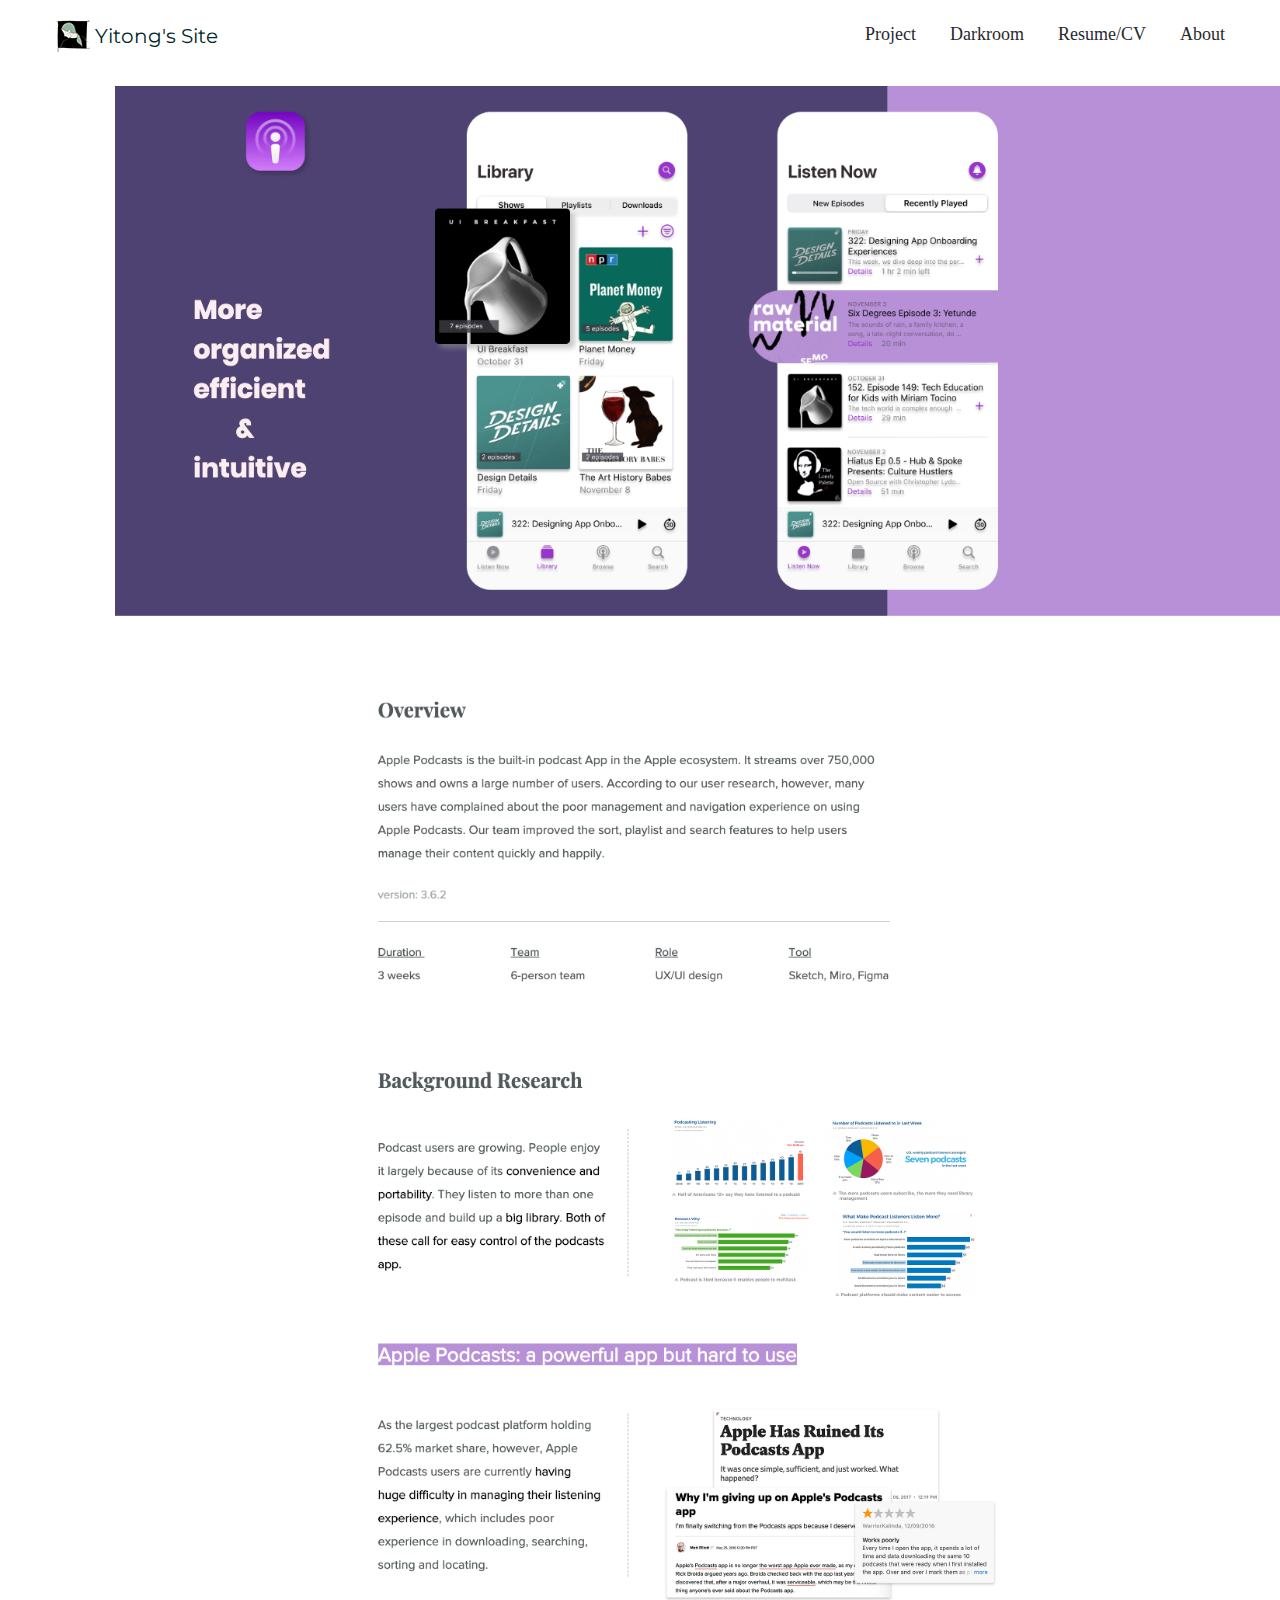
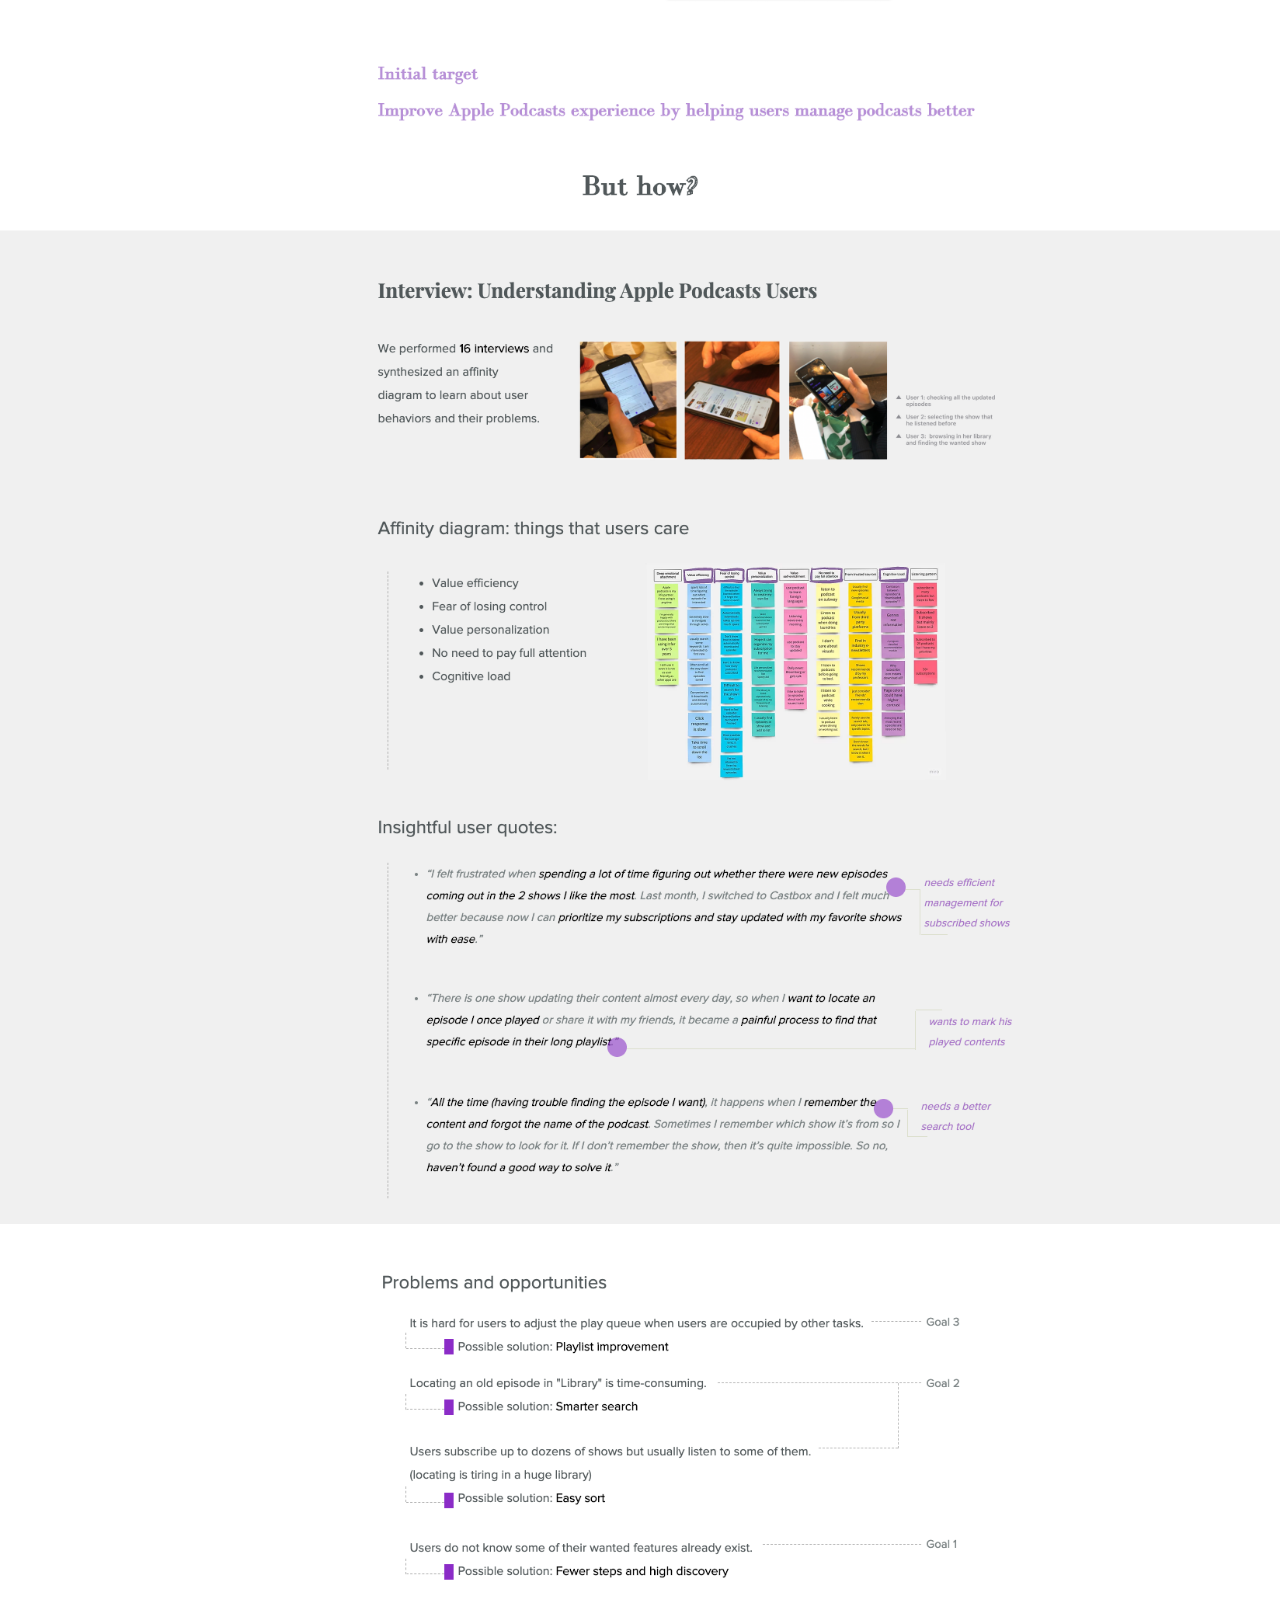
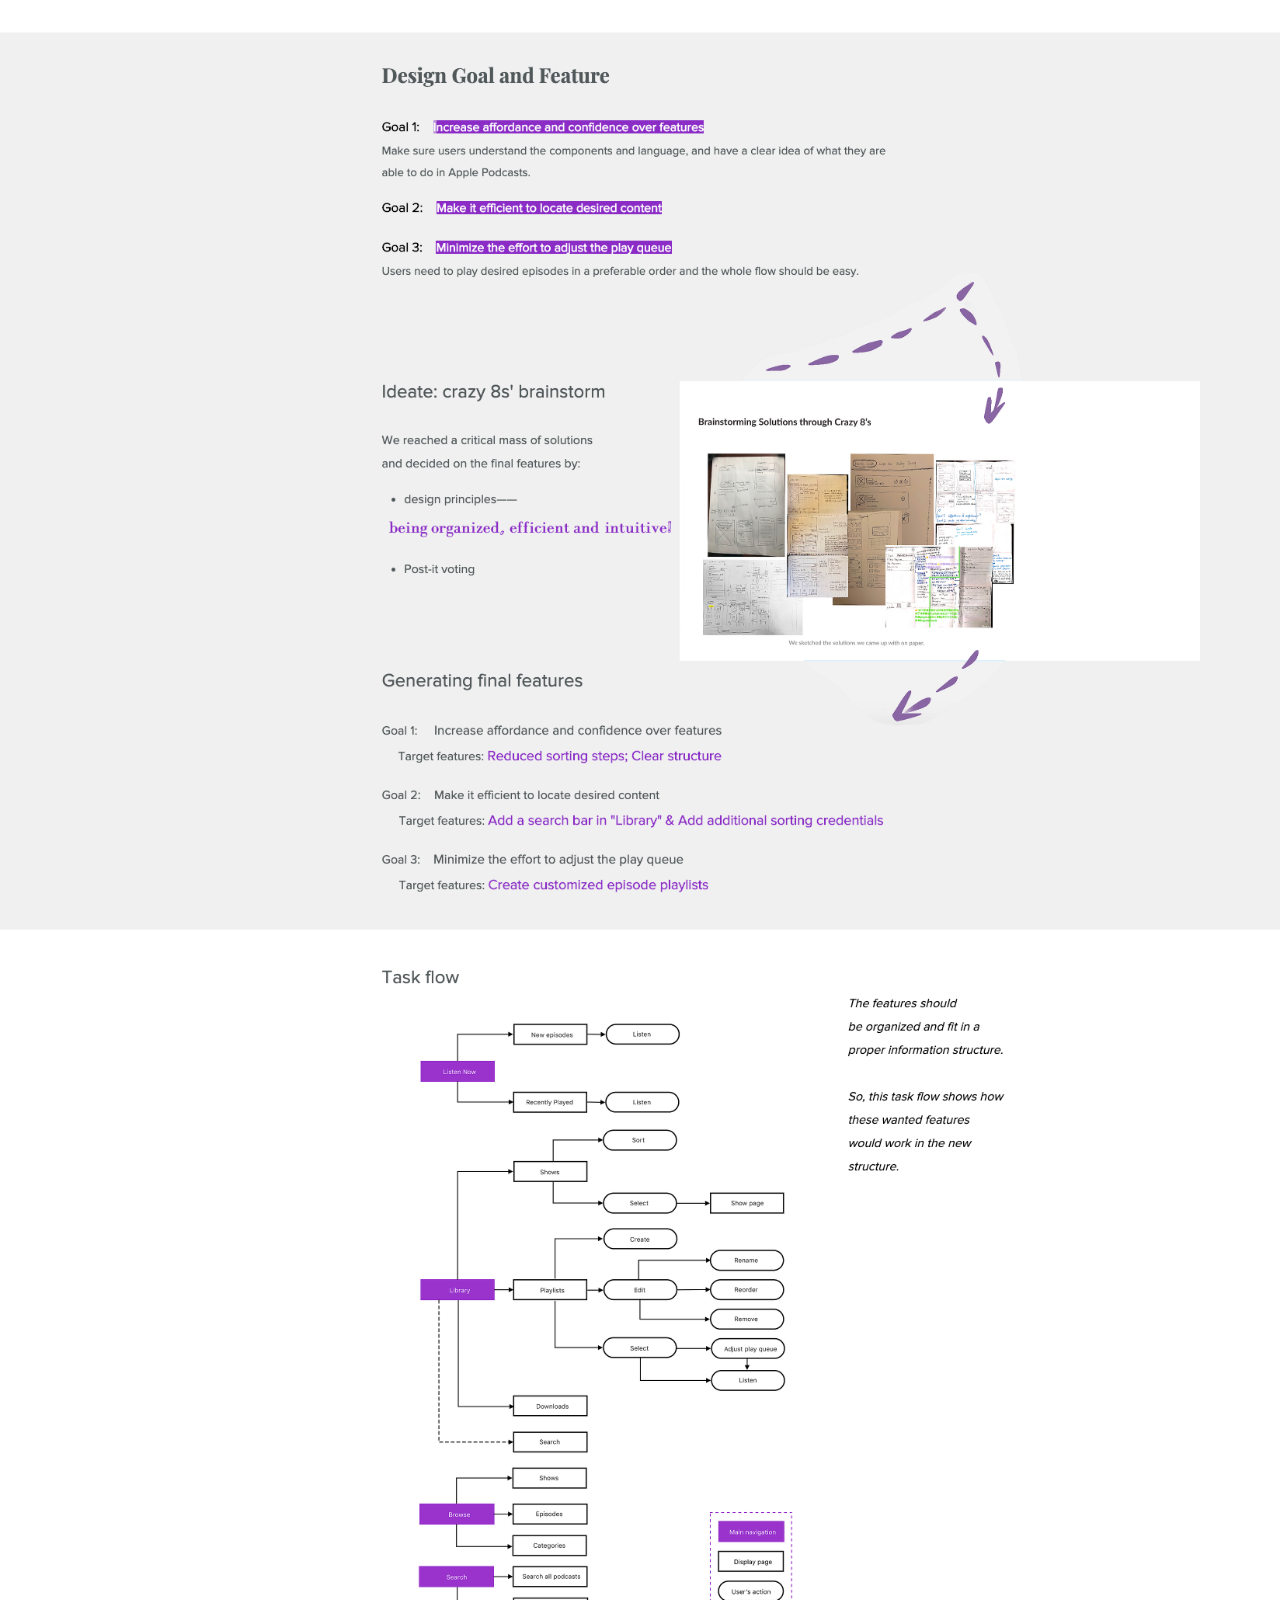
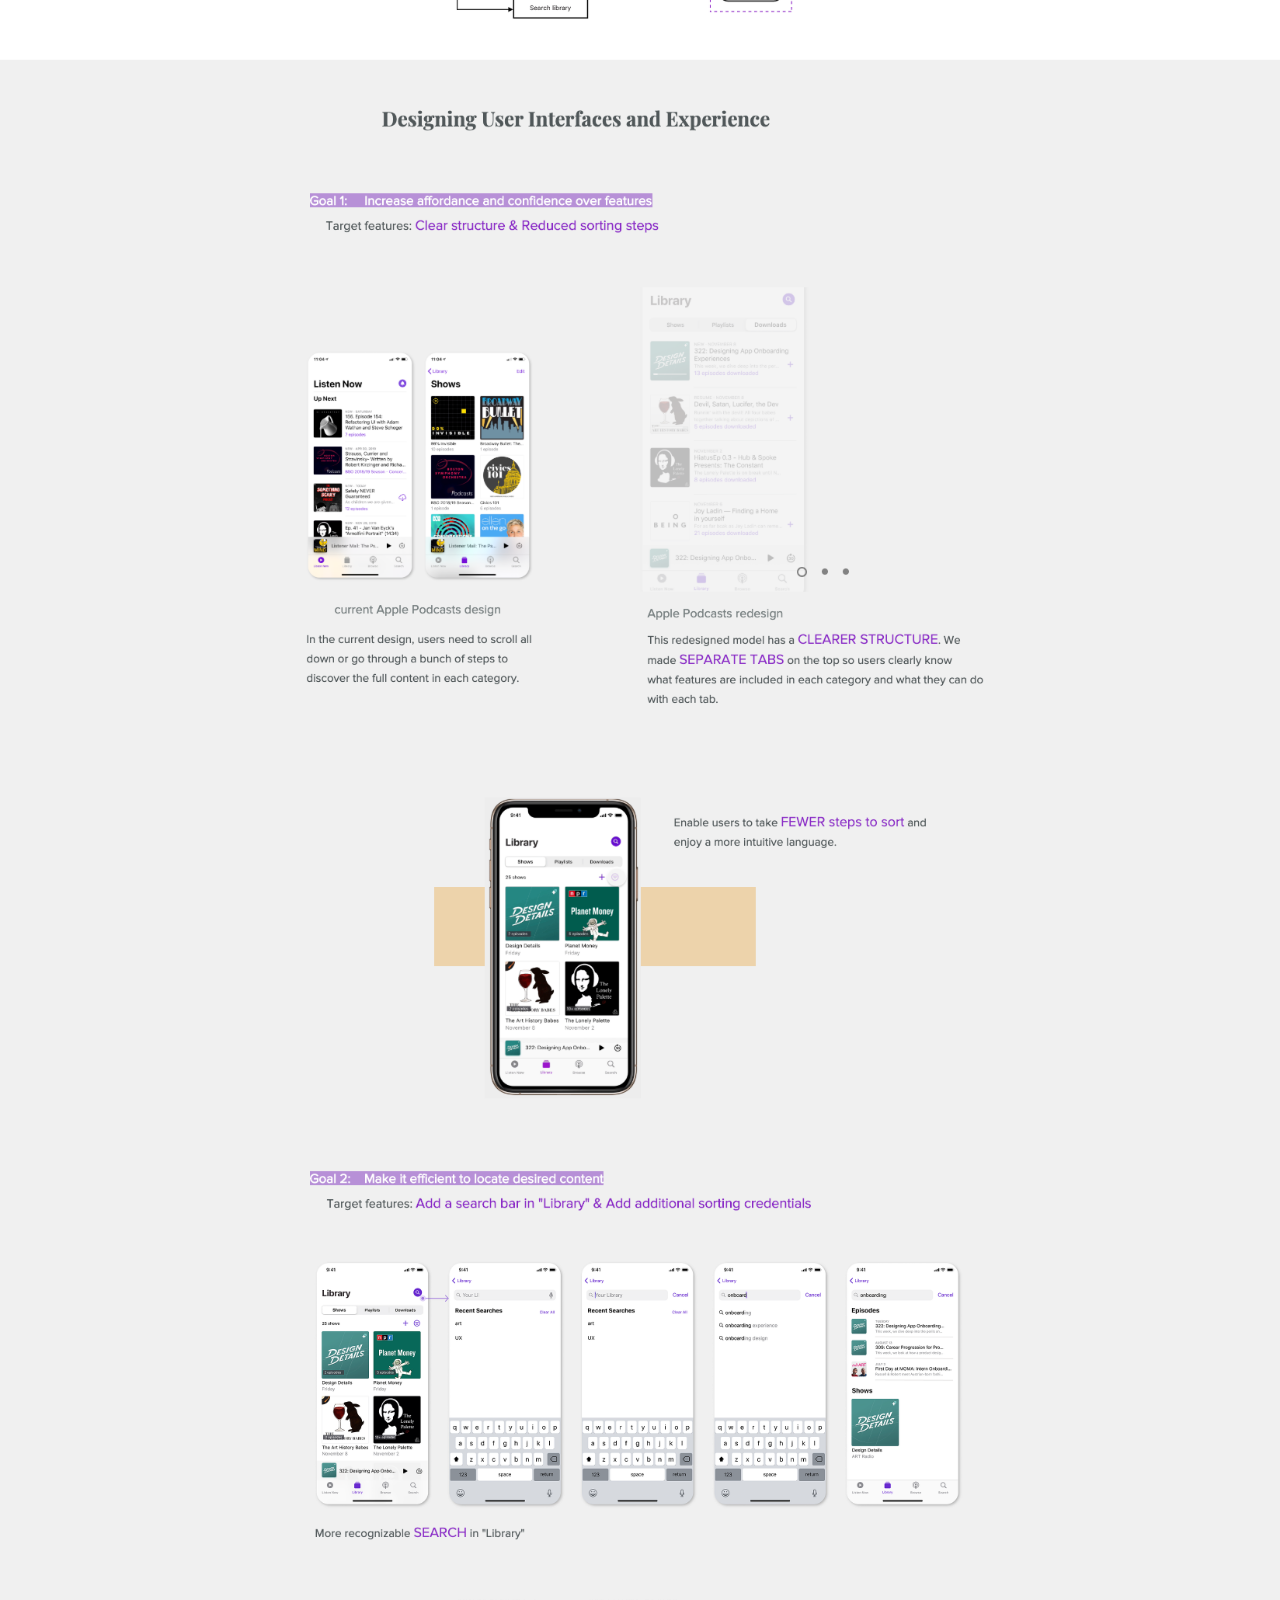
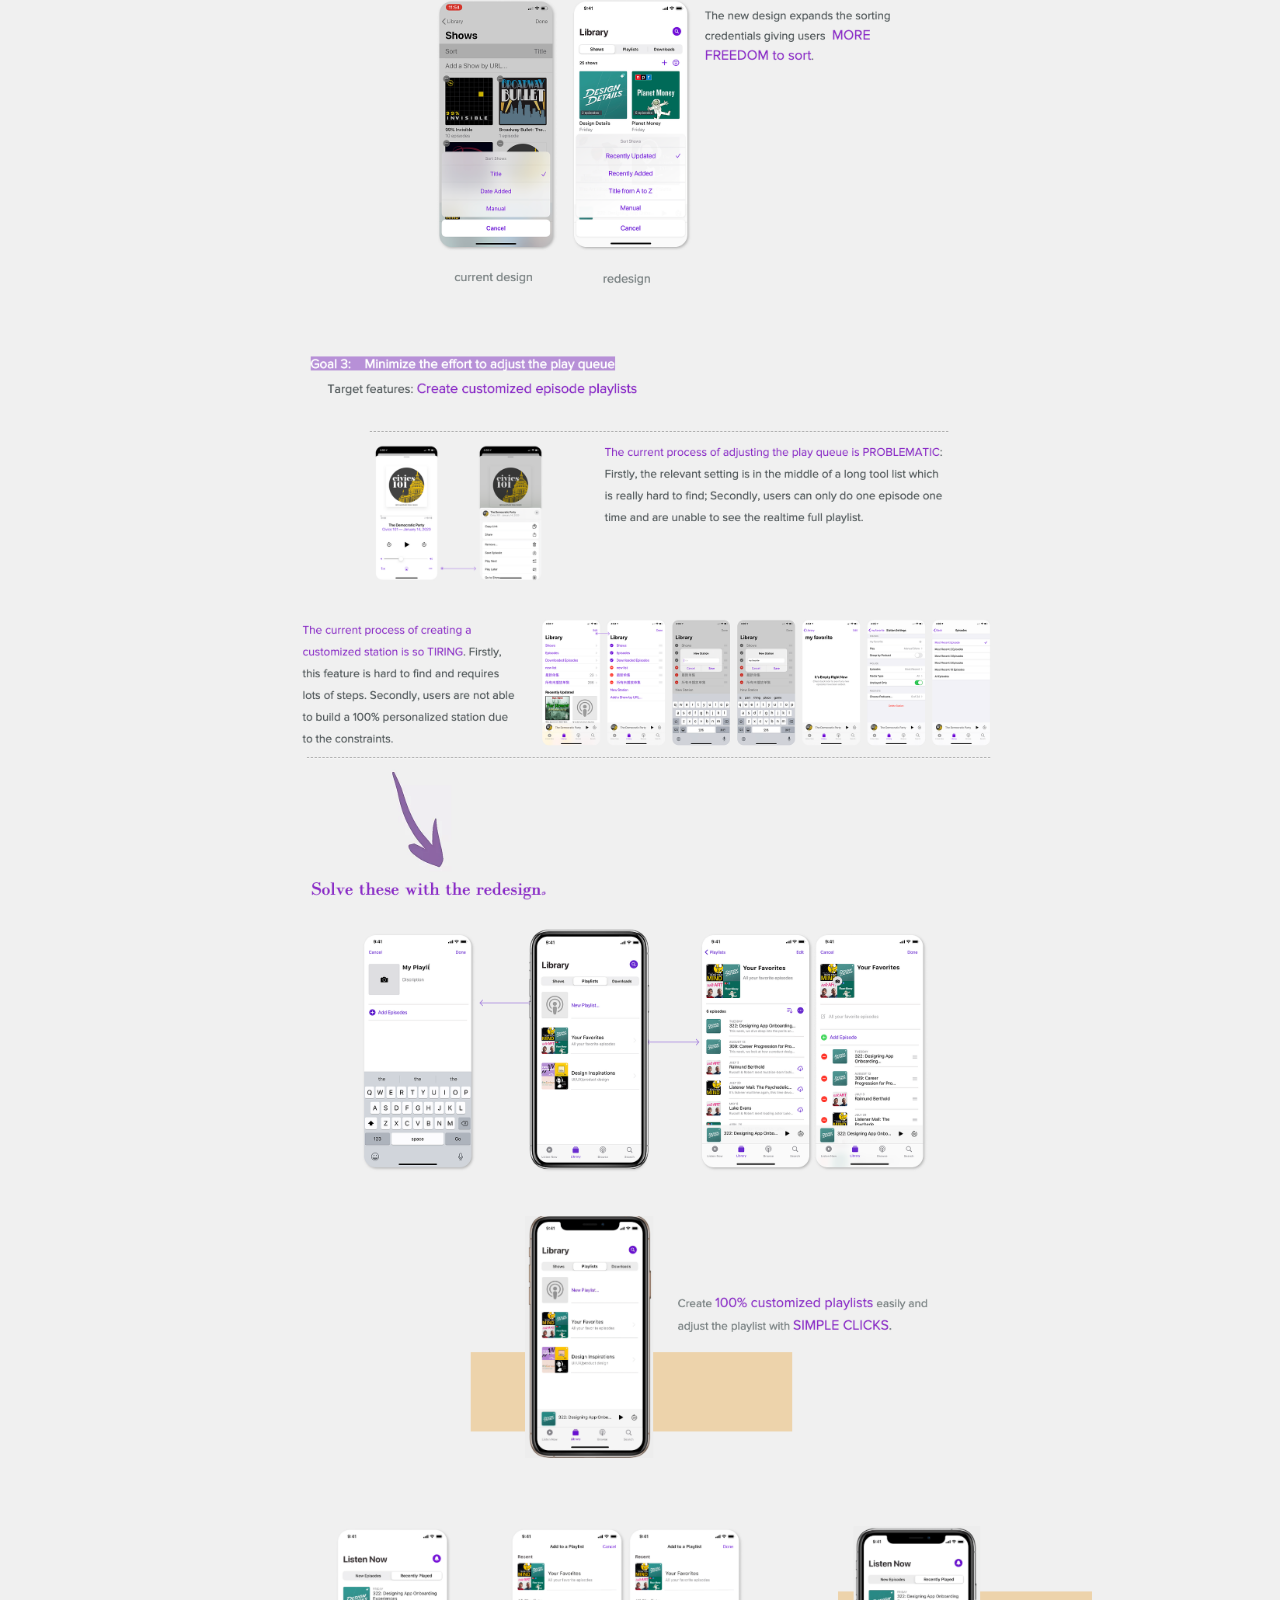
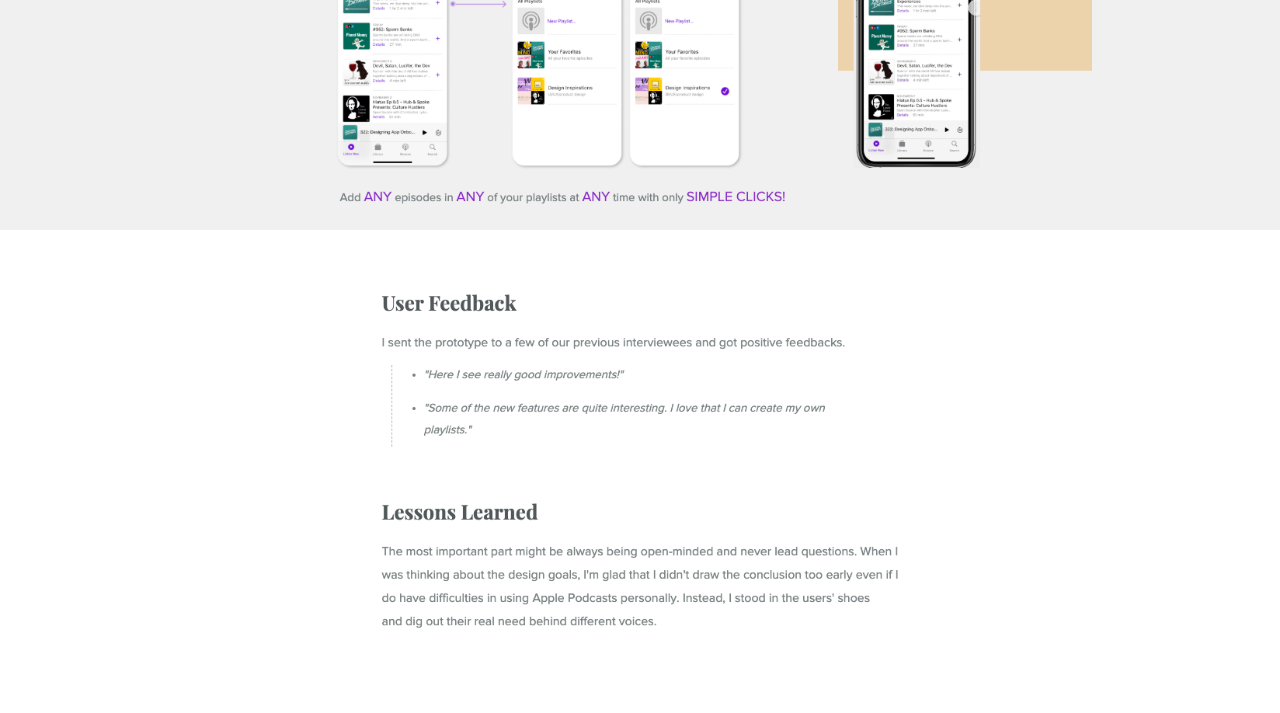
==== podcast.html @ b5d1ceb0 "new website" ====
﻿<!DOCTYPE html>
<html lang="en">
<head>
<meta charset="UTF-8">
<meta name="viewport" content="width=device-width, initial-scale=1">
<title>Yitong' Site</title>
<link rel="stylesheet" href="ionicons/2.0.1/css/ionicons.min.css">
<link rel="shortcut icon" type="images/x-icon" href="images/logo.png">
<link href="https://fonts.googleapis.com/css?family=Montserrat|Play" rel="stylesheet">
<link rel="stylesheet" href="css/app.css">
</head>
<body>
<!-- HEADER -->
<header>
	<nav class="main-nav">
		<div class="container">
			<div class="row">
				<div class="col-1-4">
					<h1 class="logo"><a href="index.html">       Yitong's Site</a>
						<img src="images/logo.png" alt="">
					</h1>
				</div>
				<div class="col-3-4">
					<ul id="menu" class="main-menu">
						<li><a href="index.html">Project</a></li>
						<li><a href="darkroom.html">Darkroom</a></li>
						<li><a href="resume.pdf">Resume/CV</a></li>
						<li><a href="about.html">About</a></li>
					</ul>
				</div>
			</div>
		</div>
	</nav>

	<!-- HERO IMG -->
	<div>
		<img src="images/podcast-full.png" >
		
	</div>
</header>

<!-- SCRIPTS -->
<script src="js/jquery.js"></script>
<script src="js/jquery.slicknav.js"></script>
<script src="js/app.js"></script>
</body>
</html>
---- css/app.css ----
/*@import url("https://fonts.google.com/specimen/Play");
@import url("https://fonts.google.com/specimen/Montserrat");
@import url("https://fonts.google.com/specimen/Play");
@import url("https://fonts.google.com/specimen/Montserrat");*/
@import url("https://fonts.google.com/specimen/Playfair+Display");
@import url("https://fonts.google.com/specimen/Roboto");

html, body, body div, span, object, iframe, h1, h2, h3, h4, h5, h6, p, blockquote, pre, abbr, address, cite, code, del, dfn, em, img, ins, kbd, q, samp, small, strong, sub, sup, var, b, i, dl, dt, dd, ol, ul, li, fieldset, form, label, legend, table, caption, tbody, tfoot, thead, tr, th, td, article, aside, figure, footer, header, menu, nav, section, time, mark, audio, video, details, summary {
  margin: 0;
  padding: 0;
  border: 0;
  font-size: 100%;
  font-weight: normal;
  vertical-align: baseline;
  background: transparent; }

article, aside, figure, footer, header, nav, section, details, summary {
  display: block; }

html {
  box-sizing: border-box; }

*,
*:before,
*:after {
  box-sizing: inherit; }

img,
object,
embed {
  max-width: 100%; }

/* force a vertical scrollbar to prevent a jumpy page */
html {
  overflow-y: scroll; }

/* we use a lot of ULs that aren't bulleted.
	you'll have to restore the bullets within content,
	which is fine because they're probably customized anyway */
ul {
  list-style: none; }

blockquote, q {
  quotes: none; }

blockquote:before,
blockquote:after,
q:before,
q:after {
  content: '';
  content: none; }

a {
  margin: 0;
  padding: 0;
  font-size: 100%;
  vertical-align: baseline;
  background: transparent; }

del {
  text-decoration: line-through; }

abbr[title], dfn[title] {
  border-bottom: 1px dotted #000;
  cursor: help; }

/* tables still need cellspacing="0" in the markup */
table {
  border-collapse: separate;
  border-spacing: 0; }

th {
  font-weight: bold;
  vertical-align: bottom; }

td {
  font-weight: normal;
  vertical-align: top; }

hr {
  display: block;
  height: 1px;
  border: 0;
  border-top: 1px solid #ccc;
  margin: 1em 0;
  padding: 0; }

input, select {
  vertical-align: middle; }

pre {
  white-space: pre;
  /* CSS2 */
  white-space: pre-wrap;
  /* CSS 2.1 */
  white-space: pre-line;
  /* CSS 3 (and 2.1 as well, actually) */
  word-wrap: break-word;
  /* IE */ }

input[type="radio"] {
  vertical-align: text-bottom; }

input[type="checkbox"] {
  vertical-align: bottom; }

.ie7 input[type="checkbox"] {
  vertical-align: baseline; }

.ie6 input {
  vertical-align: text-bottom; }

select, input, textarea {
  font: 99% sans-serif; }

table {
  font-size: inherit;
  font: 100%; }

small {
  font-size: 85%; }

strong {
  font-weight: bold; }

td, td img {
  vertical-align: top; }

/* Make sure sup and sub don't mess with your line-heights http://gist.github.com/413930 */
sub, sup {
  font-size: 75%;
  line-height: 0;
  position: relative; }

sup {
  top: -0.5em; }

sub {
  bottom: -0.25em; }

/* standardize any monospaced elements */
pre, code, kbd, samp {
  font-family: monospace, sans-serif; }

/* hand cursor on clickable elements */
.clickable,
label,
input[type=button],
input[type=submit],
input[type=file],
button {
  cursor: pointer; }

/* Webkit browsers add a 2px margin outside the chrome of form elements */
button, input, select, textarea {
  margin: 0; }

/* make buttons play nice in IE */
button,
input[type=button] {
  width: auto;
  overflow: visible; }

/* scale images in IE7 more attractively */
.ie7 img {
  -ms-interpolation-mode: bicubic; }

/* prevent BG image flicker upon hover
   (commented out as usage is rare, and the filter syntax messes with some pre-processors)
.ie6 html {filter: expression(document.execCommand("BackgroundImageCache", false, true));}
*/
/* let's clear some floats */
.clearfix:after {
  content: " ";
  display: block;
  clear: both; }

/* OVERALL */
*, *:after, *:before {
  -webkit-box-sizing: border-box;
  -moz-box-sizing: border-box;
  box-sizing: border-box; }

/* GRID */
.row {
  margin-right: -15px;
  margin-left: -15px; }

.row:after {
  content: "";
  display: table;
  clear: both; }

[class*='col-'] {
  float: left; }

.clearfix:after {
  content: "";
  display: table;
  clear: both; }

.container {
  max-width: 1200px;
  margin: 0 auto;
  padding-left: 15px;
  padding-right: 15px; }

.col-1 {
  width: 100%;
  padding-left: 15px;
  padding-right: 15px; }

.col-1-2 {
  width: 50%;
  padding-left: 15px;
  padding-right: 15px; }

.col-1-3 {
  width: 33.3333333333%;
  padding-left: 15px;
  padding-right: 15px; }

.col-2-3 {
  width: 66.6666666667%;
  padding-left: 15px;
  padding-right: 15px; }

.col-1-4 {
  width: 25%;
  padding-left: 15px;
  padding-right: 15px; }

.col-3-4 {
  width: 75%;
  padding-left: 15px;
  padding-right: 15px; }

.col-1-5 {
  width: 20%;
  padding-left: 15px;
  padding-right: 15px; }

.col-1-6 {
  width: 16.6666666667%;
  padding-left: 15px;
  padding-right: 15px; }

/* SPECIAL COL-1-3 & GROUP */
.col-1--3 {
  width: 33.3333333333%;
  padding-left: 5px;
  padding-right: 5px; }

.group {
  padding-left: 10px;
  padding-right: 10px; }

@media (max-width: 768px) {
  .col-1--3 {
    width: 100%; } }

/* MEDIA */
@media (max-width: 768px) {
  [class*='col-'] {
    width: 100%; } }

/* FONTS */
/* OVERALL */
a {
  text-decoration: none; }

body {
  font-family: "Playfair Display"; }

img {
  vertical-align: middle; }

/* NAVBAR */
.main-nav {
  background-color: #fff;
  padding: 24px 0; }
  @media (max-width: 850px) {
    .main-nav {
      padding: 0; } }
  .main-nav h1.logo {
    position: relative;
    padding-left: 40px;
    font-family: "Montserrat";
    font-size: 20px; }
    .main-nav h1.logo a {
      color: #002829; }
    .main-nav h1.logo img {
      position: absolute;
      left: 0;
      top: -4px; }
    @media (max-width: 850px) {
      .main-nav h1.logo {
        top: 14px;
        position: absolute; } }
  .main-nav .main-menu {
    text-align: right;
    font-family: "Roboto"; }
    .main-nav .main-menu li {
      display: inline-block;
      margin-left: 30px; }
      .main-nav .main-menu li:first-child {
        margin-left: 0; }
      .main-nav .main-menu li a {
        color: #28292e;
        font-size: 18px;
        }
        .main-nav .main-menu li a:hover {
          color: #ffcc80;
          transition: .3s; }
        .main-nav .main-menu li a.active {
          color: #ffcc80; }
    @media (max-width: 850px) {
      .main-nav .main-menu {
        display: none; } }

/* SECTION TITLE STYLE */
.section-title, .section-title .separate {
  font-family: "Play";
  font-size: 30px;
  font-weight: 700;
  color: #28292e;
  text-align: center;
  line-height: 42px;
  text-transform: uppercase; }

.section-title {
  margin-bottom: 12px; }

/* BODY TEXT STYLE */
.body-text {
  font-size: 13px;
  color: #616161;
  line-height: 20px; }

/* BUTTON */
.btn {
  width: 152px;
  max-width: 100%;
  height: 36px;
  background-color: transparent;
  border: 1px solid #ffcc80;
  border-radius: 3px;
  font-family: "Montserrat";
  color: #ffcc80;
  font-size: 12px;
  text-transform: uppercase;
  outline: none;
  padding: 10px 0; }
  .btn:hover {
    background-color: #ffcc80;
    color: #fff;
    transition: .5s; }

/* FOOTER */
footer {
  padding: 46px 0 30px;
  background-color: #28292e;
  text-align: center; }
  footer .title {
    font-size: 13px;
    text-transform: uppercase;
    color: #fff;
    margin-bottom: 10px; }
  footer img {
    margin-bottom: 8px; }
  footer .body-text {
    color: #fff; }
  footer .body-text.last {
    margin-bottom: 44px; }
  footer .social-media-footer {
    margin-bottom: 40px; }
    footer .social-media-footer a {
      font-size: 24px;
      color: #fff;
      margin-right: 36px; }
      footer .social-media-footer a:last-child {
        margin-right: 0; }
      footer .social-media-footer a:hover {
        color: #ffcc80; }
  footer .copyright {
    font-size: 11px;
    color: #93948f; }

/* FONTS */
/* HERO IMG */
.hero-img {
  max-height: 702px;
  overflow: hidden;
  position: relative; }
  .hero-img img.hero {
    margin-top: -8%; }
  .hero-img .text-wrap {
    position: absolute;
    top: 50%;
    left: 50%;
    transform: translate(-50%, -50%);
    text-align: center;
    width: 100%; }
    .hero-img .text-wrap p.title {
      font-size: 60px;
      color: #ffcc80; }
    .hero-img .text-wrap p.description {
      font-size: 42px;
      color: #fff;
      margin-bottom: 20px; }
    .hero-img .text-wrap .btn {
      width: 152px;
      max-width: 100%;
      height: 36px;
      background-color: transparent;
      border: 1px solid #ffcc80;
      border-radius: 3px;
      font-family: "Montserrat";
      color: #ffcc80;
      font-size: 12px;
      text-transform: uppercase; }
      .hero-img .text-wrap .btn:hover {
        background-color: #ffcc80;
        color: #fff;
        transition: .5s; }
    @media (max-width: 580px) {
      .hero-img .text-wrap p.title {
        font-size: 50px; }
      .hero-img .text-wrap p.description {
        font-size: 32px; } }
    @media (max-width: 430px) {
      .hero-img .text-wrap p.title {
        font-size: 40px; }
      .hero-img .text-wrap p.description {
        font-size: 22px; } }
    @media (max-width: 330px) {
      .hero-img .text-wrap p.title {
        font-size: 30px; }
      .hero-img .text-wrap p.description {
        font-size: 18px; } }

/* SERVICES SECTION */
.services-section {
  padding: 80px 0 30px;
  background-color: #fff; }
  .services-section .title-and-desc {
    margin-bottom: 110px; }
    .services-section .title-and-desc .separate {
      display: block; }
    .services-section .title-and-desc p.body-text {
      text-align: center; }
  .services-section .service {
    text-align: center;
    margin-bottom: 70px; }
    .services-section .service img {
      margin-bottom: 6px; }
    .services-section .service .serv-title {
      font-size: 14px;
      font-family: "Play";
      color: #28292e;
      text-transform: uppercase;
      font-weight: 700;
      margin-bottom: 14px; }
  @media (max-width: 960px) {
    .services-section .col-1-3 {
      width: 50%; } }
  @media (max-width: 768px) {
    .services-section .col-1-3 {
      width: 100%; } }

/* LATEST WORK SECTION */
.latest-work {
  padding: 80px 0 60px;
  background-color: #fafafa; }
  .latest-work .body-text {
    text-align: center; }
    .latest-work .body-text:last-of-type {
      margin-bottom: 110px; }
  .latest-work a {
    display: block; }
    .latest-work a:hover .img-wrapper .img-hover {
      background-color: rgba(255, 255, 255, 0.6);
      transition: .4s; }
      .latest-work a:hover .img-wrapper .img-hover .caption-box {
        opacity: 1;
        transition: .4s; }
    .latest-work a .img-wrapper {
      position: relative;
      margin-bottom: 30px; }
      .latest-work a .img-wrapper img {
        width: 100%; }
      .latest-work a .img-wrapper .img-hover {
        position: absolute;
        top: 0;
        left: 0;
        width: 100%;
        height: 100%;
        background-color: rgba(255, 255, 255, 0);
        text-align: center; }
        .latest-work a .img-wrapper .img-hover .caption-box {
          position: absolute;
          top: 50%;
          left: 50%;
          transform: translate(-50%, -50%);
          opacity: 0; }
          .latest-work a .img-wrapper .img-hover .caption-box i {
            font-size: 80px;
            color: #28292e;
            line-height: 0; }
          .latest-work a .img-wrapper .img-hover .caption-box .caption-text {
            font-size: 30px;
            color: #28292e;
            }
  @media (max-width: 768px) {
    .latest-work .col-1-2 .img-wrapper {
      margin-bottom: 20px; } }
  .latest-work .all-work {
    text-align: center;
    color: #28292e;
    display: block;
    width: 100px;
    margin: 24px auto 0; }
    .latest-work .all-work:hover {
      color: #ffcc80;
      transition: .4s; }
    .latest-work .all-work i {
      font-size: 40px;
      line-height: 0; }
    .latest-work .all-work span {
      font-size: 14px;
      font-family: "Play";
      font-weight: 700;
      display: block; }

/* OUR TEAM SECTION */
.our-team {
  padding: 80px 0;
  background-color: #fff; }
  .our-team .body-text {
    text-align: center; }
    .our-team .body-text:last-of-type {
      margin-bottom: 110px; }
  .our-team .member-wrap img {
    width: 100%; }
  .our-team .member-wrap .info-container {
    text-align: center;
    border: 1px solid #f9f9f9;
    padding: 10px 0 14px; }
    .our-team .member-wrap .info-container .name {
      font-size: 14px;
      color: #28292e;
      text-transform: uppercase;
      line-height: 30px; }
    .our-team .member-wrap .info-container .post {
      font-size: 12px;
      color: #757575;
      text-transform: uppercase;
      border-bottom: 1px solid #e2e6d9;
      padding-bottom: 14px;
      margin-bottom: 14px; }
    .our-team .member-wrap .info-container .social-media a {
      margin-right: 40px;
      color: #949497; }
      .our-team .member-wrap .info-container .social-media a:last-child {
        margin-right: 0; }
      .our-team .member-wrap .info-container .social-media a:hover {
        color: #28292e; }
  @media (max-width: 768px) {
    .our-team .col-1-3 {
      width: 50%; }
      .our-team .col-1-3 .member-wrap {
        margin-bottom: 20px; } }
  @media (max-width: 480px) {
    .our-team .col-1-3 {
      width: 100%; } }

/* OUR CLIENTS SECTION */
.our-clients {
  padding: 80px 0 100px;
  background-color: #fafafa;
  text-align: center; }
  .our-clients .body-text {
    text-align: center; }
    .our-clients .body-text:last-of-type {
      margin-bottom: 110px; }
  .our-clients img {
    opacity: .25; }
    .our-clients img:hover {
      opacity: .5;
      transition: .4s; }
  @media (max-width: 768px) {
    .our-clients .col-1-6 {
      width: 33.3333333333%; }
      .our-clients .col-1-6 img {
        margin-bottom: 40px; } }
  @media (max-width: 480px) {
    .our-clients .col-1-6 {
      width: 50%; }
      .our-clients .col-1-6 img {
        margin-bottom: 40px; } }

/* HEAD IMAGE */
.head-img {
  max-height: 420px;
  overflow: hidden;
  position: relative; }
  .head-img img.about-head {
    margin-top: -19%;
    max-width: 100%; }
  .head-img .text-wrap {
    position: absolute;
    top: 50%;
    left: 50%;
    transform: translate(-50%, -50%);
    text-align: center;
    width: 100%; }
    .head-img .text-wrap p.title {
      font-size: 50px;
      color: #fff;
      font-family: "Play";
      font-weight: 700;
      text-transform: uppercase; }
    @media (max-width: 580px) {
      .head-img .text-wrap p.title {
        font-size: 50px; } }
    @media (max-width: 430px) {
      .head-img .text-wrap p.title {
        font-size: 40px; } }
    @media (max-width: 330px) {
      .head-img .text-wrap p.title {
        font-size: 30px; } }

/* OUR STORY SECTION */
.our-story {
  padding: 80px 0 100px;
  background-color: #fff; }
  .our-story .text-wrapper {
    padding: 110px 44px; }
    .our-story .text-wrapper .body-text {
      text-align: center; }
    @media (max-width: 940px) {
      .our-story .text-wrapper {
        padding: 80px 0; } }
    @media (max-width: 860px) {
      .our-story .text-wrapper {
        padding: 50px 0px; } }
    @media (max-width: 768px) {
      .our-story .text-wrapper {
        padding: 50px 50px; } }
  @media (max-width: 768px) {
    .our-story .col-1-2 {
      text-align: center; } }
  @media (max-width: 768px) {
    .our-story {
      padding: 30px 0 80px; } }

/* SERVICES SECTION */
.services-section.serv-2 {
  background-color: #fafafa;
  padding: 80px 0 30px; }
  @media (max-width: 768px) {
    .services-section.serv-2 .title-and-desc {
      margin-bottom: 80px; } }

/* HEAD IMAGE */
.head-img {
  max-height: 420px;
  overflow: hidden;
  position: relative; }
  .head-img img.work-head {
    margin-top: -10%;
    max-width: 100%; }
  .head-img .text-wrap {
    position: absolute;
    top: 50%;
    left: 50%;
    transform: translate(-50%, -50%);
    text-align: center;
    width: 100%; }
    .head-img .text-wrap p.title {
      font-size: 50px;
      color: #fff;
      font-family: "Play";
      font-weight: 700;
      text-transform: uppercase; }
    @media (max-width: 580px) {
      .head-img .text-wrap p.title {
        font-size: 50px; } }
    @media (max-width: 430px) {
      .head-img .text-wrap p.title {
        font-size: 40px; } }
    @media (max-width: 330px) {
      .head-img .text-wrap p.title {
        font-size: 30px; } }

.btn {
  display: block;
  margin: auto;
  margin-top: 50px;
  text-align: center; }

/* HEAD IMAGE */
.head-img {
  max-height: 420px;
  overflow: hidden;
  position: relative; }
  .head-img img.serv-head {
    margin-top: -16%;
    max-width: 100%; }
  .head-img .text-wrap {
    position: absolute;
    top: 50%;
    left: 50%;
    transform: translate(-50%, -50%);
    text-align: center;
    width: 100%; }
    .head-img .text-wrap p.title {
      font-size: 50px;
      color: #fff;
      font-family: "Play";
      font-weight: 700;
      text-transform: uppercase; }
    @media (max-width: 580px) {
      .head-img .text-wrap p.title {
        font-size: 50px; } }
    @media (max-width: 430px) {
      .head-img .text-wrap p.title {
        font-size: 40px; } }
    @media (max-width: 330px) {
      .head-img .text-wrap p.title {
        font-size: 30px; } }

/* SERVICES */
.service-serv {
  padding: 80px 0 100px;
  background-color: #fff; }
  .service-serv img.serv-img {
    max-width: 100%;
    float: right; }
  .service-serv .text-wrapper {
    padding: 80px 60px; }
    .service-serv .text-wrapper .section-title {
      font-size: 20px;
      margin-bottom: 10px; }
    .service-serv .text-wrapper .body-text {
      text-align: center;
      margin-bottom: 30px; }
    .service-serv .text-wrapper a {
      display: block;
      margin: auto;
      text-align: center;
      font-size: 13px;
      color: #ffcc80;
      text-transform: uppercase;
      border-bottom: 2px solid #ffcc80;
      width: 74px; }
      .service-serv .text-wrapper a:hover {
        color: #616161;
        border-bottom: 2px solid #616161; }
    @media (max-width: 1080px) {
      .service-serv .text-wrapper {
        padding: 60px 40px; } }
    @media (max-width: 940px) {
      .service-serv .text-wrapper {
        padding: 44px 20px; }
        .service-serv .text-wrapper .body-text {
          margin-bottom: 24px; } }
    @media (max-width: 840px) {
      .service-serv .text-wrapper {
        padding: 14px 20px; } }
    @media (max-width: 768px) {
      .service-serv .text-wrapper {
        padding: 50px 80px; } }
    @media (max-width: 460px) {
      .service-serv .text-wrapper {
        padding: 50px 20px; } }
    @media (max-width: 430px) {
      .service-serv .text-wrapper {
        padding: 50px 0; } }
  @media (max-width: 768px) {
    .service-serv .col-1-2 {
      text-align: center; } }
  @media (max-width: 768px) {
    .service-serv {
      padding: 30px 0 80px; }
      .service-serv img.serv-img {
        float: none; } }

/* SERVICES SECTION */
.services-section {
  background-color: #fff; }
  @media (max-width: 768px) {
    .services-section .title-and-desc {
      margin-bottom: 80px; } }

.service-2 {
  background-color: #fafafa; }
  .service-2 img.serv-img {
    float: left; }
    @media (max-width: 768px) {
      .service-2 img.serv-img {
        float: none; } }

/* HEAD IMAGE */
.head-img {
  max-height: 420px;
  overflow: hidden;
  position: relative; }
  .head-img img.contact-head {
    margin-top: -16%;
    max-width: 100%; }
  .head-img .text-wrap {
    position: absolute;
    top: 50%;
    left: 50%;
    transform: translate(-50%, -50%);
    text-align: center;
    width: 100%; }
    .head-img .text-wrap p.title {
      font-size: 50px;
      color: #fff;
      font-family: "Play";
      font-weight: 700;
      text-transform: uppercase; }
    @media (max-width: 580px) {
      .head-img .text-wrap p.title {
        font-size: 50px; } }
    @media (max-width: 430px) {
      .head-img .text-wrap p.title {
        font-size: 40px; } }
    @media (max-width: 330px) {
      .head-img .text-wrap p.title {
        font-size: 30px; } }

/* SERVICES */
.get-in-touch {
  padding: 100px 0 50px;
  background-color: #fff; }
  .get-in-touch img {
    max-width: 100%;
    float: left; }
  .get-in-touch .text-wrapper {
    padding: 80px 0px 80px 40px; }
    .get-in-touch .text-wrapper .section-title {
      text-align: left; }
    .get-in-touch .text-wrapper .body-text {
      text-align: left;
      margin-bottom: 40px;
      border-bottom: 1px solid #e0e0e0;
      padding-bottom: 30px; }
    .get-in-touch .text-wrapper .body-text.contact-info {
      border: none;
      position: relative;
      padding-left: 36px;
      margin-bottom: 0; }
      .get-in-touch .text-wrapper .body-text.contact-info i {
        position: absolute;
        top: 0;
        left: 0;
        font-size: 22px;
        color: #28292e; }
    @media (max-width: 1180px) {
      .get-in-touch .text-wrapper {
        padding: 60px 20px; } }
    @media (max-width: 1080px) {
      .get-in-touch .text-wrapper {
        padding: 40px 20px; } }
    @media (max-width: 1030px) {
      .get-in-touch .text-wrapper {
        padding: 0px 20px; } }
    @media (max-width: 930px) {
      .get-in-touch .text-wrapper {
        padding: 0px 20px; }
        .get-in-touch .text-wrapper .body-text {
          padding-bottom: 16px;
          margin-bottom: 20px; } }
    @media (max-width: 768px) {
      .get-in-touch .text-wrapper {
        padding: 80px 0px 20px; } }
  @media (max-width: 768px) {
    .get-in-touch .col-1-2 {
      text-align: center; } }
  @media (max-width: 768px) {
    .get-in-touch {
      padding: 80px 0 40px; }
      .get-in-touch img {
        float: none; } }

/* MESSAGE FORMS SECTION */
.message-form-section {
  padding: 80px 0;
  background-color: #fafafa; }
  .message-form-section .description {
    margin-bottom: 50px; }
    .message-form-section .description .body-text {
      text-align: center; }
  .message-form-section .inputs input[type=text] {
    width: 300px;
    max-width: 100%;
    height: 48px;
    border-radius: 3px;
    border: none;
    background-color: #fff;
    outline: none;
    padding-left: 20px;
    font-size: 13px;
    font-family: "Play";
    color: #28292e;
    margin: auto;
    display: block;
    margin-bottom: 30px; }
  .message-form-section .inputs .input-left input {
    float: right; }
  .message-form-section .inputs .input-right input {
    float: left; }
  .message-form-section .inputs .input-msg textarea {
    width: 630px;
    max-width: 100%;
    height: 200px;
    border-radius: 3px;
    border: none;
    background-color: #fff;
    outline: none;
    padding-left: 20px;
    padding-top: 18px;
    font-size: 13px;
    font-family: "Play";
    color: #28292e;
    margin: auto;
    display: block;
    margin-bottom: 30px;
    resize: none; }
  .message-form-section .inputs .submit-btn input {
    width: 630px;
    max-width: 100%;
    height: 48px;
    border-radius: 3px;
    border: none;
    background-color: #2196f3;
    outline: none;
    padding-left: 20px;
    font-size: 14px;
    font-family: "Play";
    color: #fff;
    margin: auto;
    display: block;
    margin-bottom: 30px;
    resize: none; }
    .message-form-section .inputs .submit-btn input:hover {
      opacity: .7; }

@media (max-width: 768px) {
  .message-form-section .col-1-2 {
    width: 50%; } }

@media (max-width: 480px) {
  .message-form-section .col-1-2 {
    width: 100%; }
  .message-form-section .inputs .input-left input, .message-form-section .inputs .input-right input {
    float: none;
    width: 100%; } }

/* GOOGLE MAPS */
#googleMap {
  width: 100%;
  height: 400px;
  background-color: grey; }

/* HEAD IMAGE */
.head-img {
  max-height: 420px;
  overflow: hidden;
  position: relative; }
  .head-img img.project-head {
    margin-top: -16%;
    max-width: 100%; }
  .head-img .text-wrap {
    position: absolute;
    top: 50%;
    left: 50%;
    transform: translate(-50%, -50%);
    text-align: center;
    width: 100%; }
    .head-img .text-wrap p.title {
      font-size: 50px;
      color: #fff;
      font-family: "Play";
      font-weight: 700;
      text-transform: uppercase; }
    @media (max-width: 580px) {
      .head-img .text-wrap p.title {
        font-size: 50px; } }
    @media (max-width: 430px) {
      .head-img .text-wrap p.title {
        font-size: 40px; } }
    @media (max-width: 330px) {
      .head-img .text-wrap p.title {
        font-size: 30px; } }

/* CONTAINER */
.container-sm {
  max-width: 800px;
  margin: 0 auto;
  padding-left: 15px;
  padding-right: 15px; }

/* PROJECT SECTION */
.project {
  padding: 60px 0 70px;
  background-color: #fff; }
  .project .section-title {
    font-size: 20px;
    margin-bottom: 34px; }
  .project .project-info {
    background-color: #fafafa;
    height: 100%;
    padding: 30px 20px;
    margin-bottom: 50px; }
    .project .project-info p {
      font-size: 13px;
      color: #616161; }
      .project .project-info p .title {
        font-size: 15px;
        font-family: "Play";
        font-weight: 700;
        margin-right: 10px; }
    .project .project-info .date {
      text-align: left; }
    .project .project-info .customer {
      text-align: center; }
    .project .project-info .price {
      text-align: right; }
    @media (max-width: 768px) {
      .project .project-info .col-1-3 {
        width: 33.3333333333%; } }
    @media (max-width: 810px) {
      .project .project-info {
        padding: 46px 20px; }
        .project .project-info .col-1-3 {
          width: 100%; }
          .project .project-info .col-1-3 p {
            text-align: left;
            margin-bottom: 20px; }
          .project .project-info .col-1-3 .price {
            margin-bottom: 0; } }
  .project .body-text {
    margin-bottom: 26px;
    text-align: center;
    line-height: 24px; }
  .project .body-text.text {
    margin-bottom: 60px; }
  .project .body-text.text-2 {
    margin-bottom: 40px; }
  .project img {
    width: 100%;
    margin-bottom: 40px; }
  .project .description {
    background-color: #fff3e0;
    height: 100%;
    padding: 30px 20px;
    margin-bottom: 50px;
    margin-bottom: 40px; }
    .project .description .body-text {
      margin-bottom: 0; }
  .project .section-title.title {
    margin-bottom: 12px; }
  .project .divider {
    background-color: #eeeeee;
    height: 2px;
    display: block;
    margin-bottom: 40px; }
  .project .navigation {
    position: relative;
    font-size: 12px;
    text-transform: uppercase; }
    .project .navigation .all-work {
      text-align: center;
      color: #28292e;
      display: block;
      width: 100px;
      margin: 24px auto 0; }
      .project .navigation .all-work:hover {
        color: #ffcc80;
        transition: .4s; }
      .project .navigation .all-work i {
        font-size: 40px;
        line-height: 0; }
      .project .navigation .all-work span {
        font-size: 14px;
        font-family: "Play";
        font-weight: 700;
        display: block; }
    .project .navigation .prev {
      position: absolute;
      top: 10px;
      left: 0;
      font-weight: 700; }
    .project .navigation .next {
      position: absolute;
      top: 10px;
      right: 0;
      font-weight: 700; }
    .project .navigation a {
      color: #28292e; }
      .project .navigation a:hover {
        color: #ffcc80;
        transition: .4s; }

/*!
 * SlickNav Responsive Mobile Menu v1.0.7
 * (c) 2016 Josh Cope
 * licensed under MIT
 */
/* HAMBURGER BUTTON POSITION (LEFT OR RIGHT) */
.slicknav_btn {
  position: relative;
  display: block;
  vertical-align: middle;
  float: right;
  padding: 0.438em 0.625em 0.438em 0.625em;
  line-height: 1.125em;
  cursor: pointer; }

.slicknav_btn .slicknav_icon-bar + .slicknav_icon-bar {
  margin-top: 0.188em; }

.slicknav_menu {
  *zoom: 1; }

.slicknav_menu .slicknav_menutxt {
  display: block;
  line-height: 1.188em;
  float: left; }

.slicknav_menu .slicknav_icon {
  float: left;
  width: 1.125em;
  height: 0.875em;
  margin: 0.188em 0 0 0.438em; }

.slicknav_menu .slicknav_icon:before {
  background: transparent;
  width: 1.125em;
  height: 0.875em;
  display: block;
  content: "";
  position: absolute; }

/* HAMBURGER BACKGROUND MARGIN - CAN EDIT MARGIN TOP*/
.slicknav_menu .slicknav_no-text {
  margin: 0; }

/* HAMBURGER ICON LINES */
.slicknav_menu .slicknav_icon-bar {
  display: block;
  width: 30px;
  height: 4px;
  -webkit-border-radius: 5px;
  -moz-border-radius: 5px;
  border-radius: 5px;
  /*
    -webkit-box-shadow: 0 1px 0 rgba(0, 0, 0, 0.25);
    -moz-box-shadow: 0 1px 0 rgba(0, 0, 0, 0.25);
    box-shadow: 0 1px 0 rgba(0, 0, 0, 0.25); */ }

.slicknav_menu:before {
  content: "";
  display: table; }

.slicknav_menu:after {
  content: "";
  display: table;
  clear: both; }

.slicknav_nav {
  clear: both; }

.slicknav_nav ul {
  display: block; }

.slicknav_nav li {
  display: block; }

/* LITTLE ARROW */
.slicknav_nav .slicknav_arrow {
  font-size: 0.8em;
  margin: 0 0 0 0.4em; }

.slicknav_nav .slicknav_item {
  cursor: pointer; }

.slicknav_nav .slicknav_item a {
  display: inline; }

.slicknav_nav .slicknav_row {
  display: block; }

.slicknav_nav a {
  display: block; }

.slicknav_nav .slicknav_parent-link a {
  display: inline; }

.slicknav_brand {
  float: left; }

/* MENU BACKGROUND COLOR */
.slicknav_menu {
  font-size: 16px;
  box-sizing: border-box;
  background: #fff; }

.slicknav_menu * {
  box-sizing: border-box; }

/* CAN'T MODIFY */
.slicknav_menu .slicknav_menutxt {
  color: #fff;
  font-weight: bold;
  text-shadow: 0 1px 3px #000; }

/* HAMBURGER LINES COLOR - SPACING BETWEEN LINES */
.slicknav_menu .slicknav_icon-bar {
  background-color: #000;
  margin-bottom: 0; }

/* HAMBURGER BUTTON BACKGROUND */
.slicknav_btn {
  margin: 10px 15px 6px;
  text-decoration: none;
  /*text-shadow: 0 1px 1px rgba(255, 255, 255, 0.75);*/
  /*-webkit-border-radius: 4px;
  -moz-border-radius: 4px;
  border-radius: 4px;*/
  background-color: transparent;
  width: 40px;
  height: 40px;
  outline: none; }

/* SPACING OF THE WHOLE MENU */
.slicknav_nav {
  background-color: #fbfbfb;
  color: #fff;
  padding: 0;
  font-size: 18px;
  list-style: none;
  overflow: hidden;
  text-align: center;
  font-weight: 400;
  font-family: "Montserrat"; }

.slicknav_nav ul {
  list-style: none;
  overflow: hidden;
  padding: 0;
  margin: 0 0 0 20px; }

/* HOVER BG PADDING/MARGIN */
.slicknav_nav .slicknav_row {
  padding: 5px 10px;
  margin: 10px 0px; }

/* DROPDOWN LI HOVER COLOR */
.slicknav_nav .slicknav_row:hover {
  /*-webkit-border-radius: 6px;
      -moz-border-radius: 6px;
      border-radius: 6px;*/
  background: transparent;
  color: #000; }

/* LINKS COLOR / PADDING*/
.slicknav_nav a {
  padding: 4px 0px;
  margin: 10px 0px;
  text-decoration: none;
  color: #000; }

/* LINKS HOVER COLOR & BACKGROUND COLOR */
.slicknav_nav a:hover {
  /*-webkit-border-radius: 6px;
      -moz-border-radius: 6px;
      border-radius: 6px;*/
  background: transparent;
  /* LINK BACKGROUND COLOR */
  color: #ccc; }

/* CAN'T MODIFY */
.slicknav_nav .slicknav_txtnode {
  margin-left: 15px; }

/* MARGIN/PADDING OF DROP-NAV ITEMS */
.slicknav_nav .slicknav_item a {
  padding: 0;
  margin: 0; }

/* CAN'T MODIFY */
.slicknav_nav .slicknav_parent-link a {
  padding: 0;
  margin: 0; }

/* CAN'T MODIFY */
.slicknav_brand {
  color: #fff;
  font-size: 18px;
  line-height: 30px;
  padding: 7px 12px;
  height: 44px; }

/* MY STYLES */
/* SUB LIST LINKS */
.drop-nav a {
  font-size: 16px;
  display: block;
  padding: 2px; }

span.slicknav_arrow {
  display: none; }

ul.slicknav_nav {
  padding: 20px 0; }

ul.slicknav_nav li a {
  font-size: 12px;
  color: #28292e;
  text-transform: uppercase;
  padding-bottom: 18px;
  outline: none; }
  ul.slicknav_nav li a:hover {
    color: #ffcc80;
    transition: .3s; }

.slicknav_menu {
  display: none; }

@media (max-width: 850px) {
  .slicknav_menu {
    display: block; } }

/*# sourceMappingURL=[data-uri] */
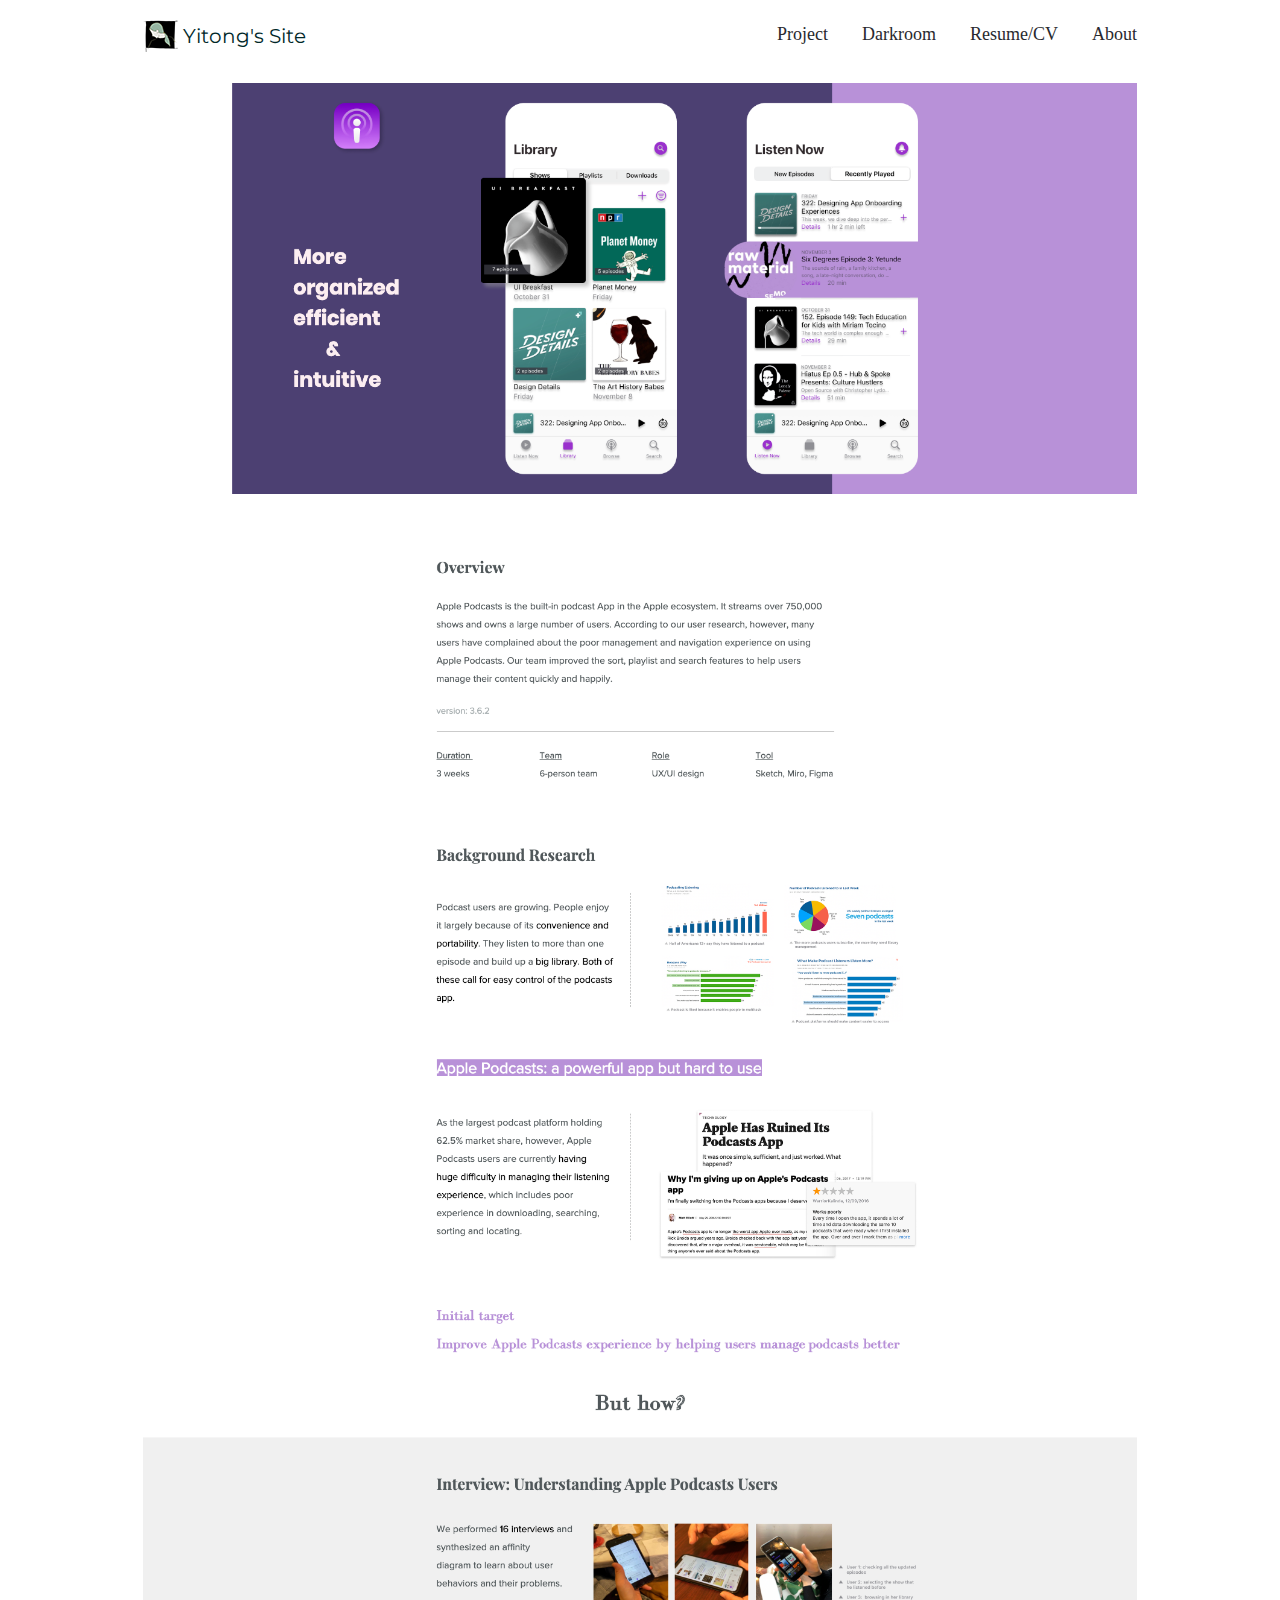
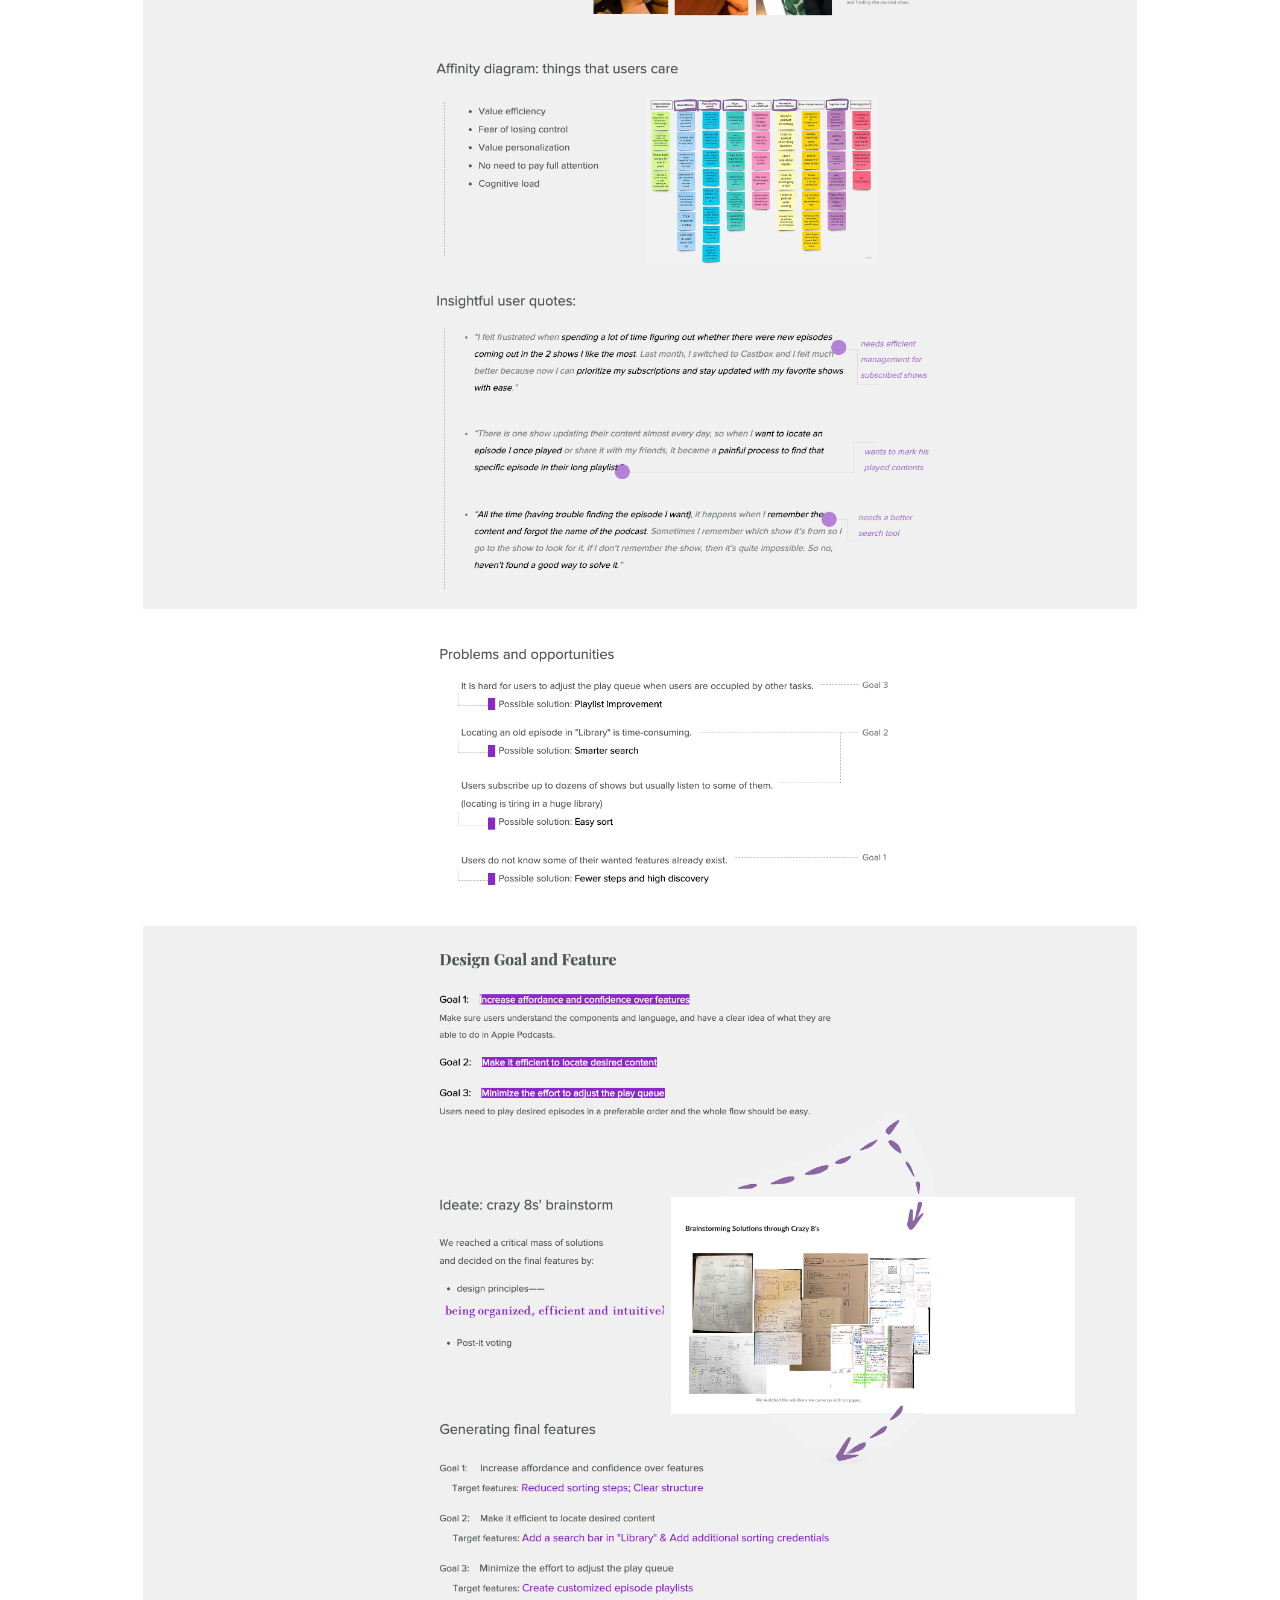
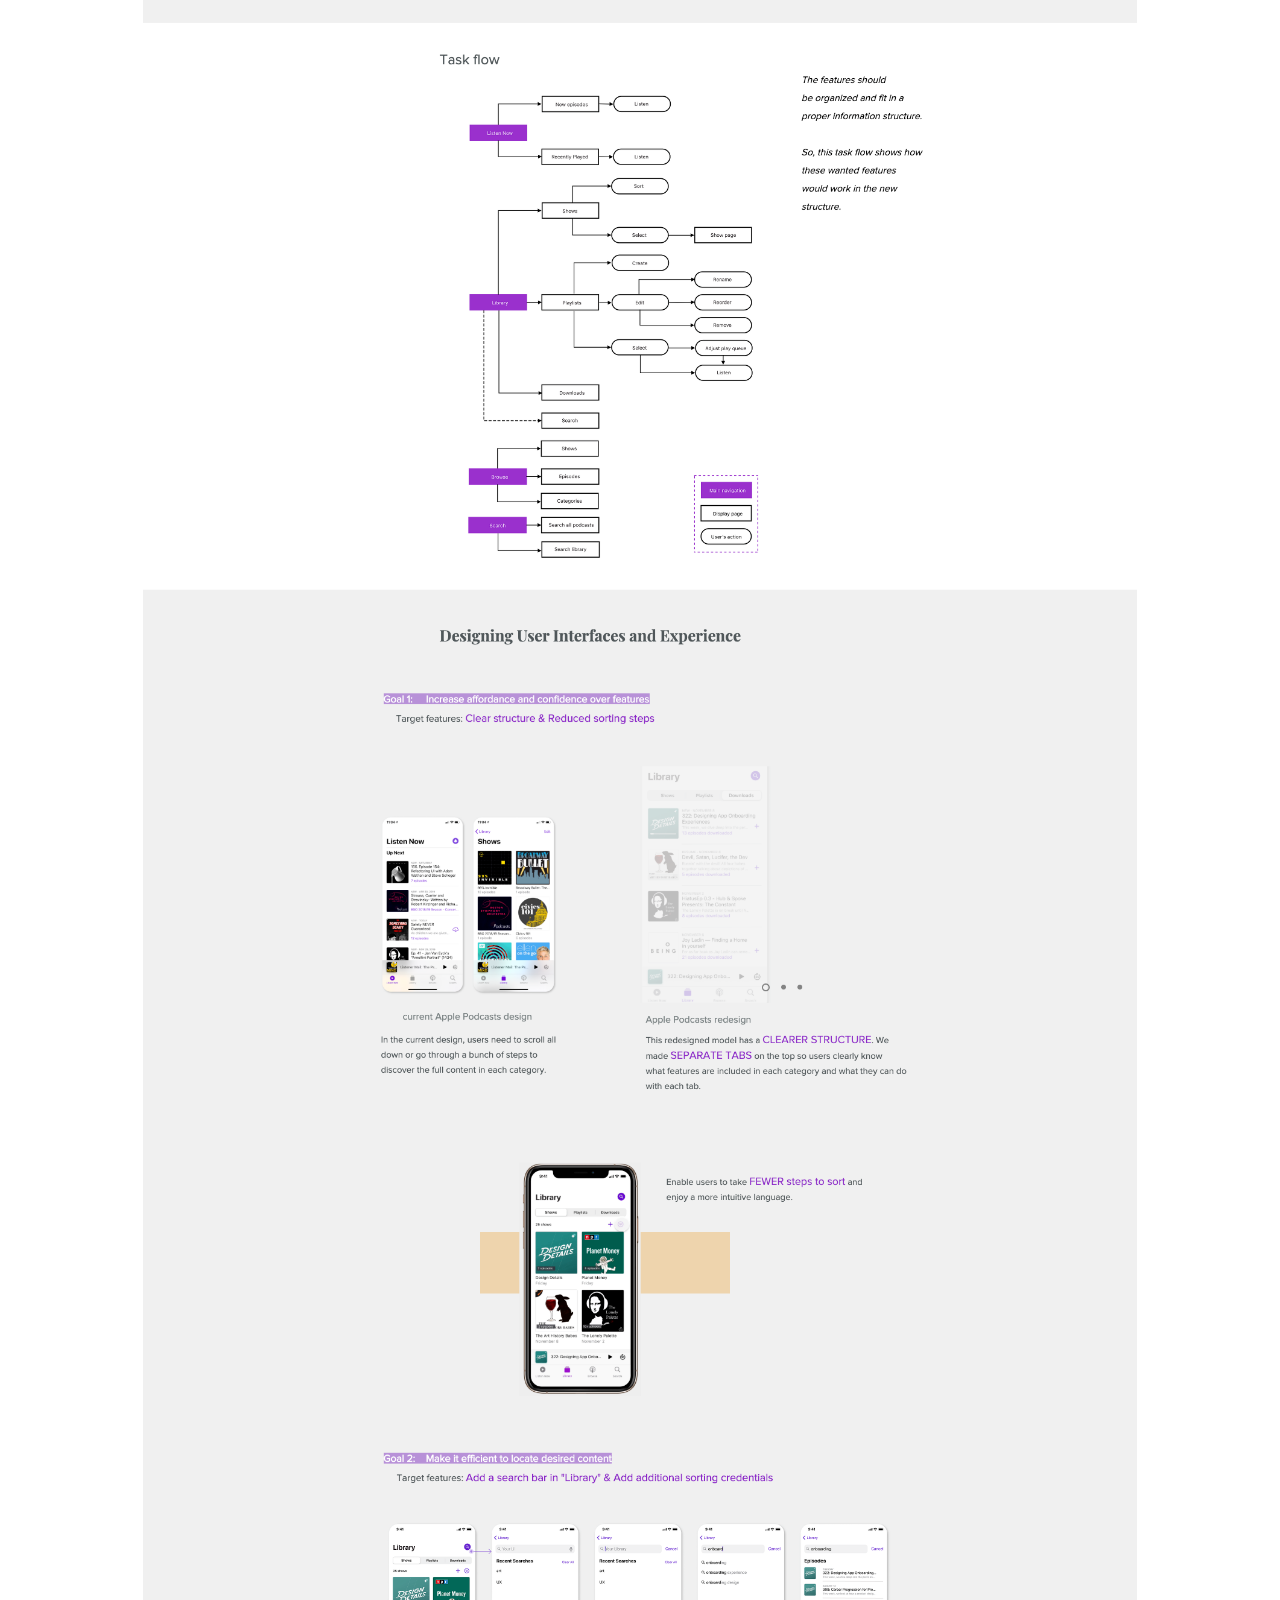
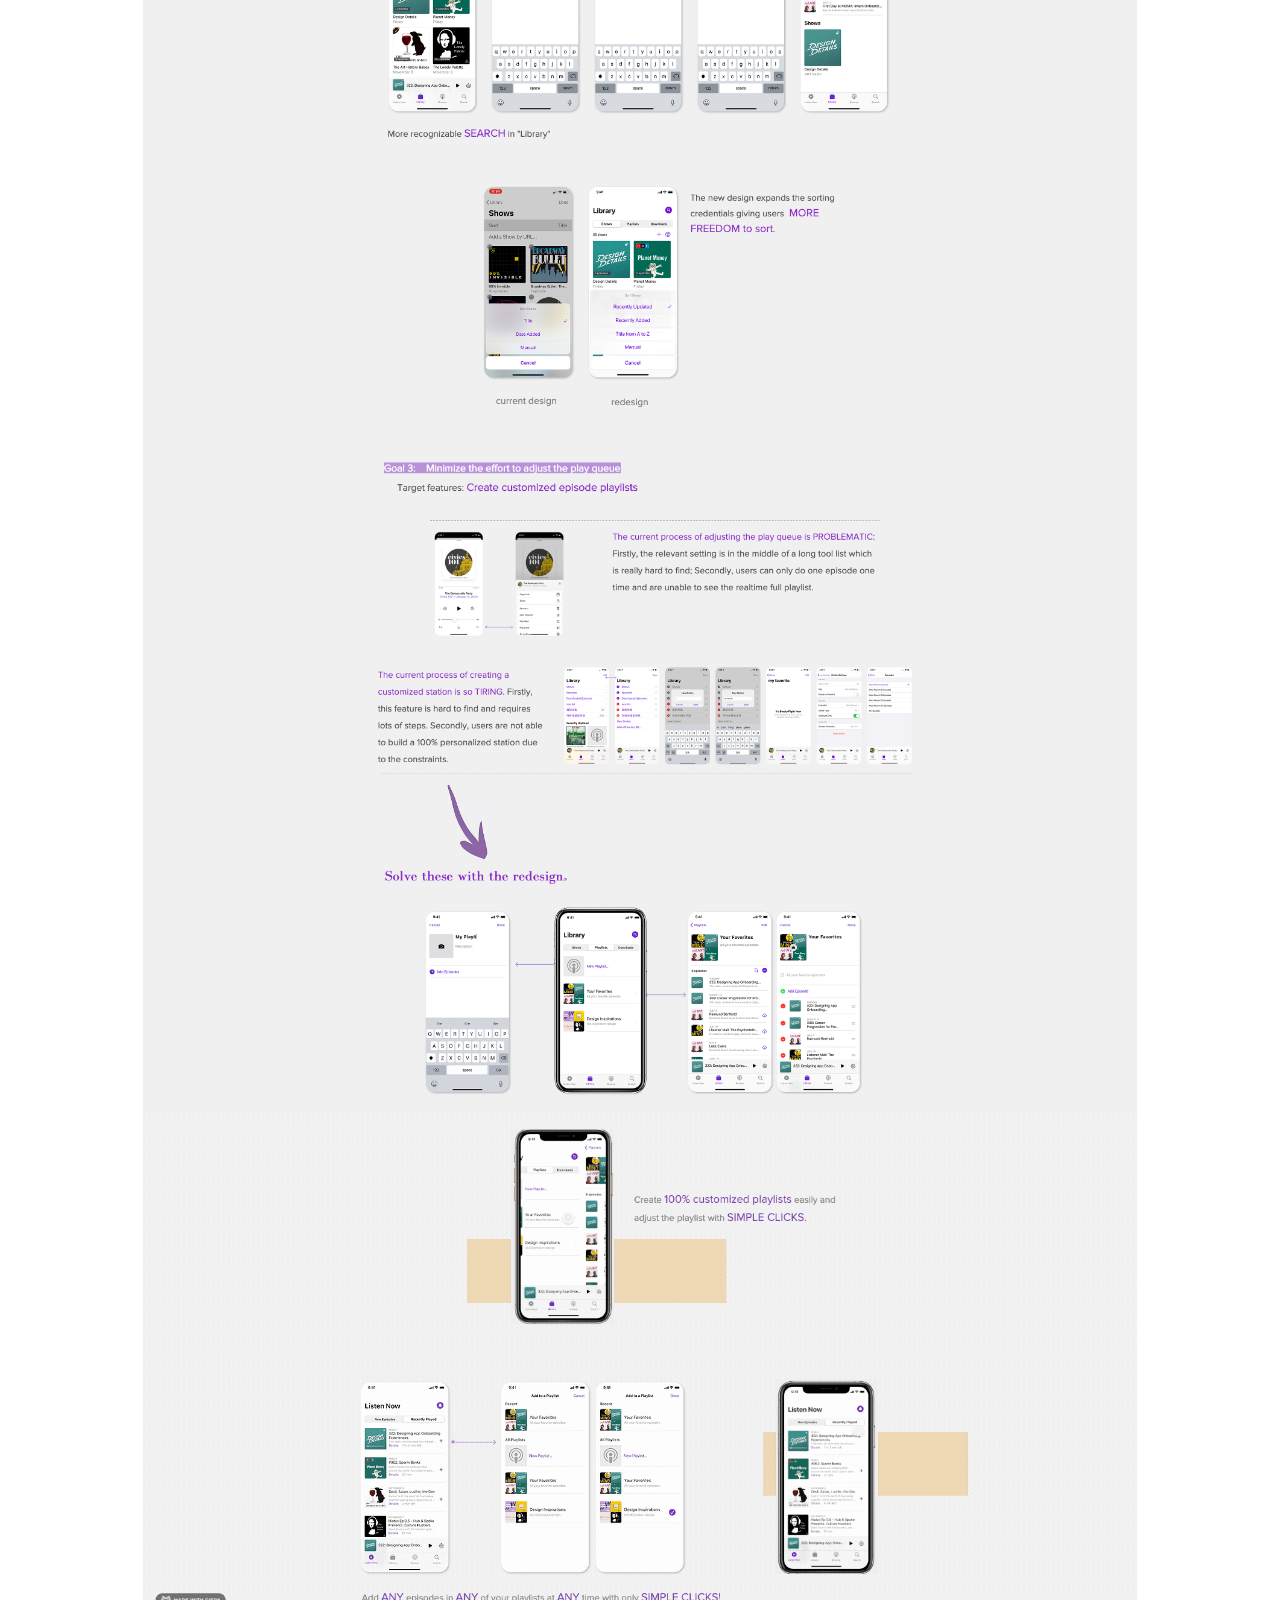
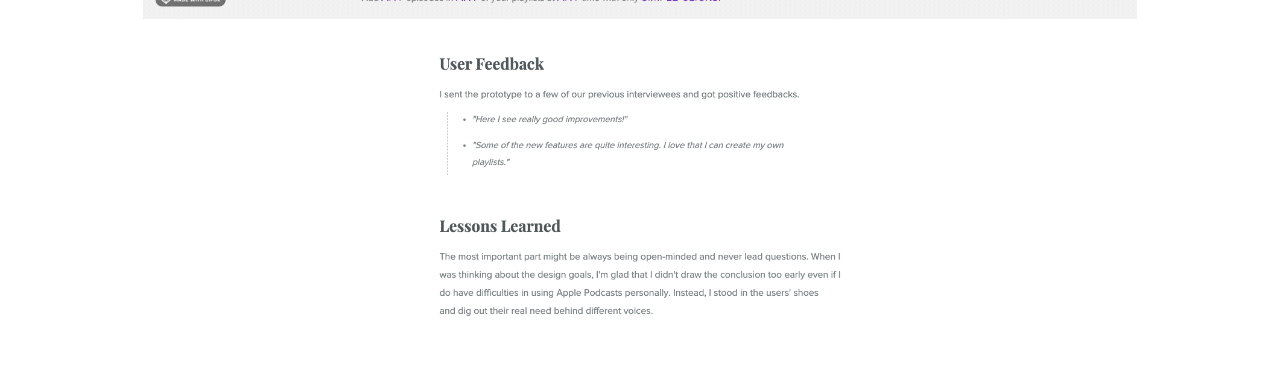
==== commit 37cd03c2: "change gif" ====
--- a/podcast.html
+++ b/podcast.html
@@ -12,6 +12,14 @@
 <body>
 <!-- HEADER -->
 <header>
+	<style>
+		.containerr {
+			width: 40%;
+			margin: 0 auto;
+			padding: 10px;
+			
+		}
+	</style>
 	<nav class="main-nav">
 		<div class="container">
 			<div class="row">
@@ -33,10 +41,16 @@
 	</nav>
 
 	<!-- HERO IMG -->
-	<div>
-		<img src="images/podcast-full.png" >
-		
+	<div class='container'>
+		<img src="images/podcast-1.png" >
 	</div>
+	<div class='container'>
+		<img src="images/podcast-2.gif" >
+	</div>
+	<div class='container'>
+		<img src="images/podcast-3.png" >
+	</div>
+
 </header>
 
 <!-- SCRIPTS -->
--- a/css/app.css
+++ b/css/app.css
@@ -200,7 +200,8 @@
   clear: both; }
 
 .container {
-  max-width: 1200px;
+  width: 80%;
+  /*max-width: 1200px;*/
   margin: 0 auto;
   padding-left: 15px;
   padding-right: 15px; }
